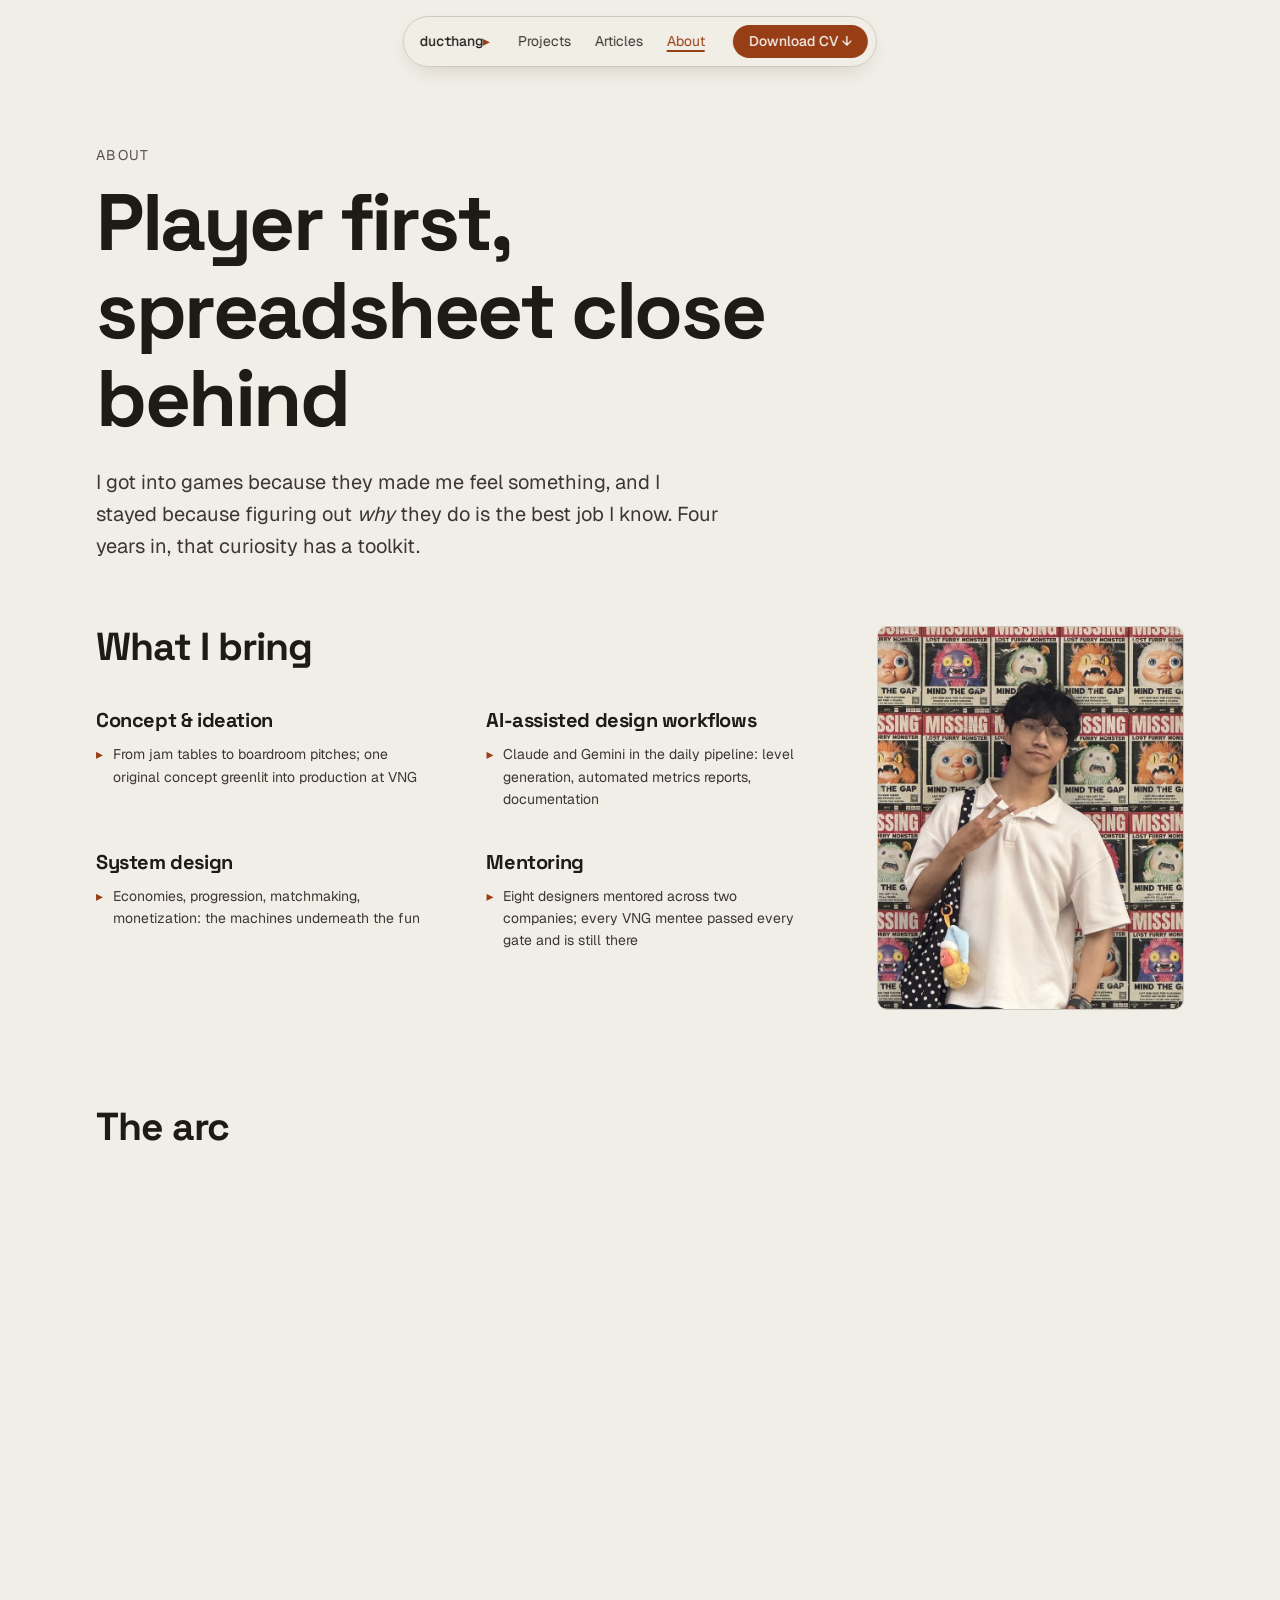
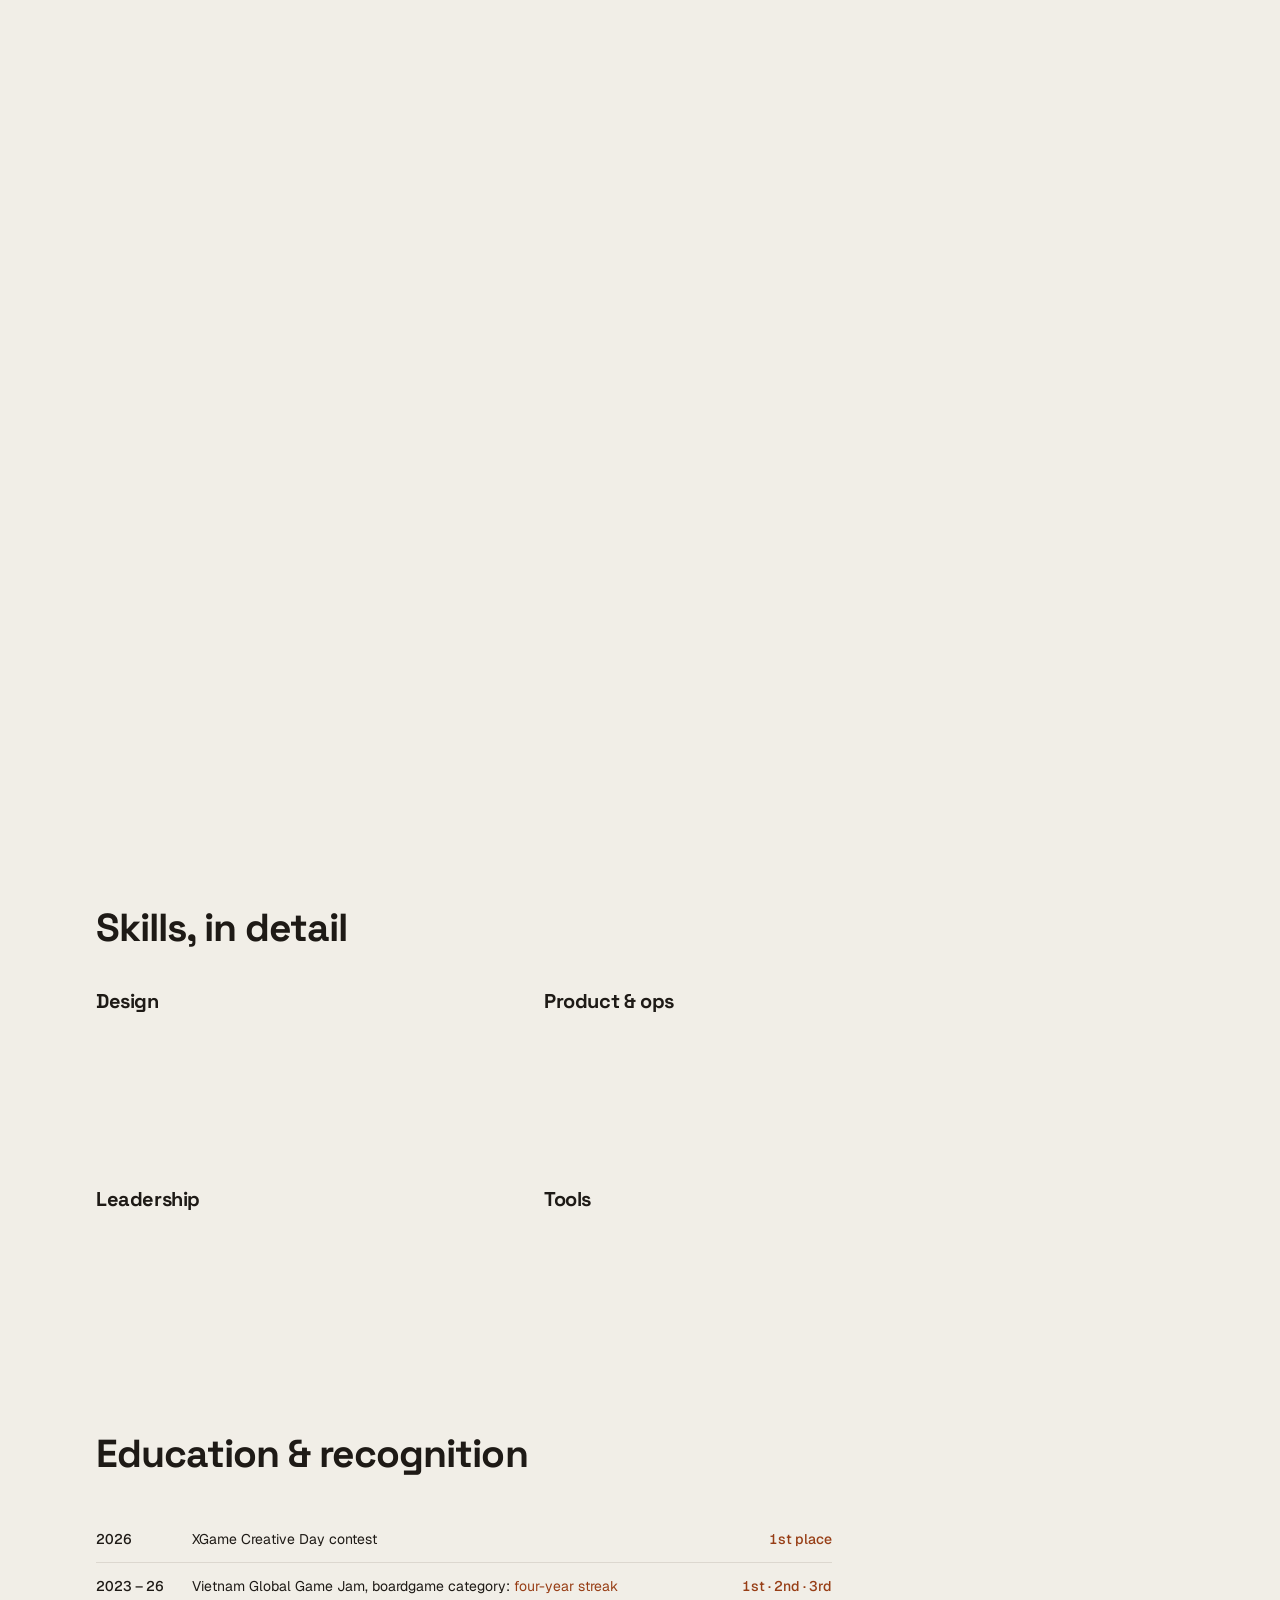
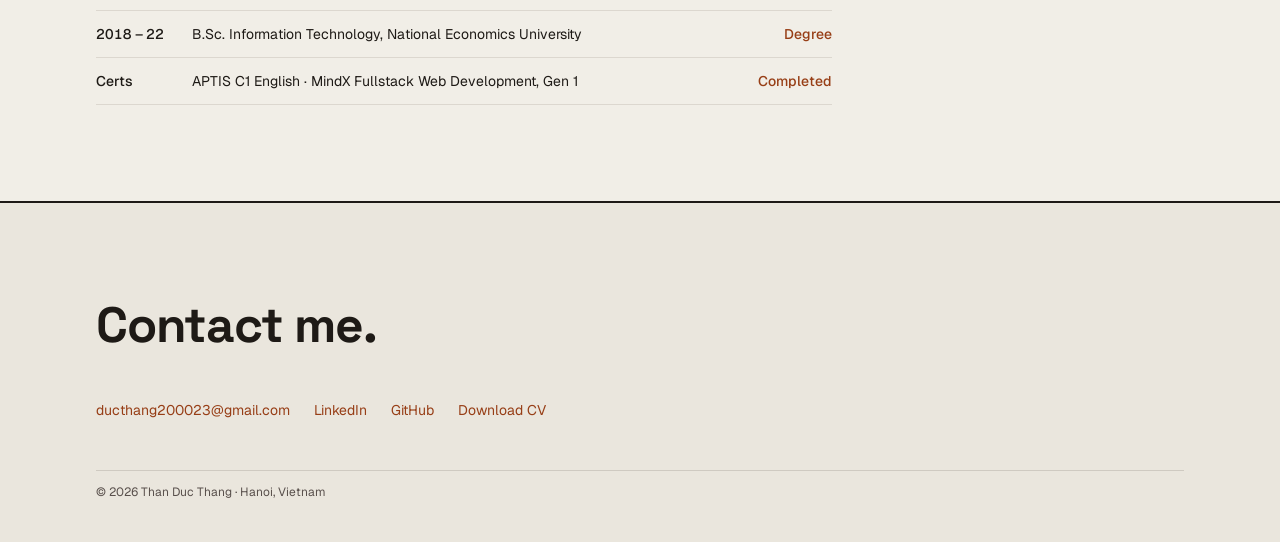
==== about.html @ 294bd65b "Publish portfolio site Co-Authored-By: Claude Opus 4.8 <noreply@anthropic.com>" ====
<!doctype html>
<html lang="en">
<head>
  <meta charset="utf-8">
  <meta name="viewport" content="width=device-width, initial-scale=1, viewport-fit=cover">
  <title>About · Than Duc Thang</title>
  <meta name="description" content="The arc: VNG's designer fresher program, hybrid conversions at Amanotes, and bringing big-studio process to XGame. Plus mentoring, AI-assisted workflows, and skills.">
  <link rel="icon" href="data:image/svg+xml,%3Csvg xmlns='http://www.w3.org/2000/svg' viewBox='0 0 100 100'%3E%3Cpolygon points='25,15 85,50 25,85' fill='%23a04a28'/%3E%3C/svg%3E">
  <link rel="preconnect" href="https://fonts.googleapis.com">
  <link rel="preconnect" href="https://fonts.gstatic.com" crossorigin>
  <link href="https://fonts.googleapis.com/css2?family=Space+Grotesk:wght@500;700&family=Geist:wght@400;500&family=Geist+Mono:wght@400;500&display=swap" rel="stylesheet">
  <link rel="stylesheet" href="css/site.css">
</head>
<body>
  <a class="skip-link" href="#main">Skip to content</a>

  <nav class="nav-pill" aria-label="Primary">
    <a class="wordmark" href="index.html">ducthang<span class="tick">▸</span></a>
    <ul class="nav-pill__links">
      <li><a href="projects.html">Projects</a></li>
      <li><a href="articles.html">Articles</a></li>
      <li><a href="about.html" aria-current="page">About</a></li>
    </ul>
    <button class="nav-toggle" type="button" aria-expanded="false" aria-controls="nav-sheet">Menu</button>
    <a class="nav-cta" aria-label="Download CV (PDF)" href="assets/Than-Duc-Thang-CV.pdf" download="Than Duc Thang - CV.pdf"><span class="nav-cta__long">Download CV</span><span class="nav-cta__short">CV</span> ↓</a>
  </nav>
  <div class="nav-sheet" id="nav-sheet">
    <ul>
      <li><a href="projects.html">Projects</a></li>
      <li><a href="articles.html">Articles</a></li>
      <li><a href="about.html" aria-current="page">About</a></li>
    </ul>
  </div>

  <main id="main">
    <header class="page-head wrap">
      <p class="page-head__kicker reveal" style="--i: 0">About</p>
      <h1 class="reveal" style="--i: 1">Player first, spreadsheet close behind</h1>
      <p class="page-head__lede reveal" style="--i: 2">I got into games because they made me feel something, and I stayed because figuring out <em>why</em> they do is the best job I know. Four years in, that curiosity has a toolkit.</p>
    </header>

    <section class="wrap" aria-labelledby="bring-title">
      <div class="bring">
        <div class="bring__col">
          <header class="head-hang" style="padding-block-start: var(--space-lg);">
            <h2 id="bring-title">What I bring</h2>
          </header>
          <div class="skills">
          <div>
            <h3>Concept &amp; ideation</h3>
            <ul>
              <li>From jam tables to boardroom pitches; one original concept greenlit into production at VNG</li>
            </ul>
          </div>
          <div>
            <h3>AI-assisted design workflows</h3>
            <ul>
              <li>Claude and Gemini in the daily pipeline: level generation, automated metrics reports, documentation</li>
            </ul>
          </div>
          <div>
            <h3>System design</h3>
            <ul>
              <li>Economies, progression, matchmaking, monetization: the machines underneath the fun</li>
            </ul>
          </div>
          <div>
            <h3>Mentoring</h3>
            <ul>
              <li>Eight designers mentored across two companies; every VNG mentee passed every gate and is still there</li>
            </ul>
          </div>
          </div>
        </div>
        <figure class="about__portrait">
          <img src="assets/profile-crop.jpg" alt="Than Duc Thang" width="720" height="900" loading="lazy"
            decoding="async">
        </figure>
      </div>
    </section>

    <section class="wrap" aria-labelledby="arc-title">
      <header class="head-hang">
        <h2 id="arc-title">The arc</h2>
      </header>
      <ol class="timeline">
        <li>
          <p class="timeline__when">2022 – 2024</p>
          <h3>VNG Corporation</h3>
          <p class="timeline__role">Game Designer · hired through the ZPS Game Designer Fresher Program</p>
          <p>The fresher program is VNG’s only hiring path for designers: a multi-gate, six-month intensive covering concept, systems, data-driven, and live-ops design. My capstone boardgame was commended for its gameplay depth and UI/UX completeness.</p>
          <ul>
            <li>Adapted Trix for MENA and pitched the real-time match-3 that became Tinkle Crush</li>
            <li>Designed and balanced Agent Veggie’s 24 roles and 24 minigames</li>
            <li>Led a five-designer team on the studio’s most ambitious social-sim world</li>
            <li>Mentored four fresher designers through the 2023 and 2024 programs; all four passed every gate, were hired, and are still with the company</li>
          </ul>
        </li>
        <li>
          <p class="timeline__when">2024 – 2025</p>
          <h3>Amanotes</h3>
          <p class="timeline__role">Game Designer · music-game publisher, 3B+ downloads worldwide</p>
          <p>Specialized in converting the studio’s hyper-casual titles into long-term hybrid products.</p>
          <ul>
            <li>Built Cat Dash’s economy from scratch, taking it from ad-only to hybrid IAP + IAA: the Currency Shop, Cosmetics, and a Battle Pass</li>
            <li>Improved the FTUE onboarding and cut the early drop rate — the only new title of its cohort to pass both the prototype and soft-launch gates</li>
            <li>Ran the A/B test that restructured the level format around shorter sessions, on a sawtooth curve with Kishōtenketsu pacing</li>
            <li>On Tiles Master, designed the core loop, bot opponent logic, and dynamic matchmaking; strong CPI and D1 on a high-potential prototype</li>
          </ul>
        </li>
        <li>
          <p class="timeline__when">2026</p>
          <h3>XGame Studio</h3>
          <p class="timeline__role">Senior Game Designer · mid-sized company entering hybrid-casual</p>
          <p>Brought in to carry big-studio fundamentals into a growing one: design process, documentation standards, and AI-assisted workflows.</p>
          <ul>
            <li>Lead Game Designer on Catdom: Color Hole and key designer on Color Blast: Block Shooter — two live hybrid-casuals, 1.5M+ downloads between them</li>
            <li>Wrote the Level Design standards and ideation templates now adopted company-wide, across roughly ten projects, plus the Claude-based level and metrics pipelines the GD team runs daily</li>
            <li>Own the GD internship program end-to-end: 50+ applicants interviewed, four interns mentored</li>
            <li>1st place in the company’s Creative Day contest and Top 6 in its Leadership Challenge; regular in ideation sessions with the Board of Directors</li>
          </ul>
        </li>
      </ol>
    </section>

    <section class="wrap" aria-labelledby="skills-title">
      <header class="head-hang">
        <h2 id="skills-title">Skills, in detail</h2>
      </header>
      <div class="skills">
        <div>
          <h3>Design</h3>
          <ul>
            <li>Game concepts, systems and mechanics</li>
            <li>Economy and feature design</li>
            <li>Level design, 2D and 3D</li>
            <li>UI/UX wireframes and prototypes</li>
          </ul>
        </div>
        <div>
          <h3>Product &amp; ops</h3>
          <ul>
            <li>Hybrid monetization (IAP + IAA), Battle Pass, offer design</li>
            <li>Live-ops events, offers, store design</li>
            <li>Data-driven design: find the weak point, hypothesize, test, roll out</li>
            <li>KPI-driven design: retention, conversion, CPI</li>
          </ul>
        </div>
        <div>
          <h3>Leadership</h3>
          <ul>
            <li>Led game designer teams across two companies</li>
            <li>GDD standardization</li>
            <li>Mentoring and an end-to-end internship pipeline</li>
          </ul>
        </div>
        <div>
          <h3>Tools</h3>
          <ul>
            <li>Figma, Photoshop, Illustrator</li>
            <li>Unity, to verify core gameplay</li>
            <li>Claude &amp; Gemini, wired into real pipelines</li>
          </ul>
        </div>
      </div>
    </section>

    <section class="wrap" aria-labelledby="edu-title">
      <header class="head-hang">
        <h2 id="edu-title">Education &amp; recognition</h2>
      </header>
      <div class="award-rows">
        <div class="row"><b>2026</b><span>XGame Creative Day contest</span><span class="place">1st place</span></div>
        <div class="row"><b>2023 – 26</b><span>Vietnam Global Game Jam, boardgame category: <a href="projects.html#boardgames">four-year streak</a></span><span class="place">1st · 2nd · 3rd</span></div>
        <div class="row"><b>2018 – 22</b><span>B.Sc. Information Technology, National Economics University</span><span class="place">Degree</span></div>
        <div class="row"><b>Certs</b><span>APTIS C1 English · MindX Fullstack Web Development, Gen 1</span><span class="place">Completed</span></div>
      </div>
    </section>
  </main>

  <footer class="foot-stmt">
    <div class="wrap foot-stmt__inner">
      <p class="foot-stmt__line">Contact me.</p>
      <ul class="foot-stmt__contacts">
        <li><a href="mailto:ducthang200023@gmail.com">ducthang200023@gmail.com</a></li>
        <li><a href="https://www.linkedin.com/in/ducthang23/">LinkedIn</a></li>
        <li><a href="https://github.com/Kuro2000">GitHub</a></li>
        <li><a href="assets/Than-Duc-Thang-CV.pdf" download="Than Duc Thang - CV.pdf">Download CV</a></li>
      </ul>
      <div class="foot-stmt__meta">
        <span>© 2026 Than Duc Thang · Hanoi, Vietnam</span>
      </div>
    </div>
  </footer>

  <script src="js/site.js"></script>
</body>
</html>
---- css/site.css ----
/* Hallmark · see tokens.css for the full stamp. Page CSS references tokens only. */
@import url("tokens.css");

/* ---------- base ---------- */
*, *::before, *::after { box-sizing: border-box; }

/* clip on body only: a root-level overflow-x clip breaks scroll compositing
   in some Chromium builds (content paints blank after scroll) */
body { overflow-x: clip; }

html { scroll-behavior: smooth; }

body {
  margin: 0;
  background: var(--color-paper);
  color: var(--color-ink);
  font-family: var(--font-body);
  font-size: var(--text-base);
  line-height: 1.6;
  -webkit-font-smoothing: antialiased;
  padding-inline: max(0px, env(safe-area-inset-left));
}

h1, h2, h3 {
  font-family: var(--font-display);
  font-style: normal;
  font-weight: 700;
  letter-spacing: -0.02em;
  line-height: 1.1;
  margin: 0;
  overflow-wrap: anywhere;
  min-width: 0;
}

p { margin: 0; max-width: var(--measure); }
p + p { margin-block-start: var(--space-md); }

a {
  color: var(--color-accent);
  text-decoration: none;
  text-underline-offset: 0.2em;
  transition: color var(--dur-micro) var(--ease-out);
}
a:hover { text-decoration: underline; }

:focus-visible {
  outline: 2px solid var(--color-focus);
  outline-offset: 3px;
  border-radius: 2px;
}

::selection { background: var(--color-accent-tint); }

img, svg { max-width: 100%; height: auto; display: block; }

.skip-link {
  position: absolute;
  top: -100%;
  left: var(--space-md);
  background: var(--color-ink);
  color: var(--color-paper);
  padding: var(--space-xs) var(--space-md);
  border-radius: var(--radius-sm);
  z-index: var(--z-tooltip);
  white-space: nowrap;
}
.skip-link:focus-visible { top: var(--space-md); }

.wrap { padding-inline: var(--page-gutter); max-width: 76rem; margin-inline: auto; }

/* ---------- nav · N5 floating pill ---------- */
.nav-pill {
  position: fixed;
  top: var(--space-md);
  left: 50%;
  transform: translateX(-50%);
  display: inline-flex;
  align-items: center;
  gap: var(--space-lg);
  padding: var(--space-xs) var(--space-xs) var(--space-xs) var(--space-md);
  background: color-mix(in oklch, var(--color-paper) 80%, transparent);
  backdrop-filter: blur(14px) saturate(120%);
  -webkit-backdrop-filter: blur(14px) saturate(120%);
  border: var(--rule-hair) solid var(--color-rule);
  border-radius: var(--radius-pill);
  box-shadow: var(--shadow-pill);
  z-index: var(--z-sticky);
  white-space: nowrap;
}

.wordmark {
  font-family: var(--font-mono);
  font-size: var(--text-sm);
  font-weight: 500;
  color: var(--color-ink);
  letter-spacing: -0.01em;
}
.wordmark:hover { text-decoration: none; color: var(--color-accent); }
.wordmark .tick { color: var(--color-accent); }

.nav-pill__links {
  display: flex;
  align-items: center;
  gap: var(--space-md);
  list-style: none;
  margin: 0;
  padding: 0;
}
.nav-pill__links a {
  display: inline-block;
  color: var(--color-ink-2);
  font-size: var(--text-sm);
  line-height: 1.2;
  padding: var(--space-xs) var(--space-2xs);
  white-space: nowrap;
}
.nav-pill__links a:hover { color: var(--color-ink); text-decoration: none; }
.nav-pill__links a:active { color: var(--color-accent); }
.nav-pill__links a[aria-current="page"] {
  color: var(--color-accent);
  text-decoration: underline;
  text-decoration-thickness: 2px;
  text-underline-offset: 0.25em;
}

.nav-cta {
  display: inline-flex;
  align-items: center;
  gap: 0.4ch;
  background: var(--color-accent);
  color: var(--color-accent-ink);
  font-size: var(--text-sm);
  font-weight: 500;
  line-height: 1.2;
  padding: var(--space-xs) var(--space-md);
  border-radius: var(--radius-pill);
  white-space: nowrap;
  transition: background-color var(--dur-short) var(--ease-out),
              transform 100ms var(--ease-out);
}
.nav-cta:hover { background: var(--color-accent-deep); text-decoration: none; transform: translateY(-1px); }
.nav-cta:active { transform: translateY(1px); }
.nav-cta__long { display: inline; }
.nav-cta__short { display: none; }

.nav-toggle {
  display: none;
  appearance: none;
  background: none;
  border: 0;
  font: inherit;
  font-size: var(--text-sm);
  line-height: 1.2;
  color: var(--color-ink);
  padding: var(--space-xs);
  cursor: pointer;
  border-radius: var(--radius-pill);
  white-space: nowrap;
}
.nav-toggle:active { color: var(--color-accent); }

.nav-sheet {
  position: fixed;
  top: calc(var(--space-md) + 3.4rem);
  left: 50%;
  transform: translateX(-50%) translateY(-6px);
  min-width: 14rem;
  background: color-mix(in oklch, var(--color-paper) 92%, transparent);
  backdrop-filter: blur(14px) saturate(120%);
  -webkit-backdrop-filter: blur(14px) saturate(120%);
  border: var(--rule-hair) solid var(--color-rule);
  border-radius: var(--radius-md);
  box-shadow: var(--shadow-pill);
  padding: var(--space-xs);
  z-index: var(--z-dropdown);
  opacity: 0;
  visibility: hidden;
  transition: opacity var(--dur-short) var(--ease-out),
              transform var(--dur-short) var(--ease-out),
              visibility 0s linear var(--dur-short);
}
.nav-sheet.is-open {
  opacity: 1;
  visibility: visible;
  transform: translateX(-50%) translateY(0);
  transition: opacity var(--dur-short) var(--ease-out),
              transform var(--dur-short) var(--ease-out);
}
.nav-sheet ul { list-style: none; margin: 0; padding: 0; }
.nav-sheet a {
  display: block;
  padding: var(--space-sm) var(--space-md);
  min-height: 44px;
  color: var(--color-ink);
  border-radius: var(--radius-sm);
  white-space: nowrap;
}
.nav-sheet a:hover { background: var(--color-paper-2); text-decoration: none; }
.nav-sheet a[aria-current="page"] { color: var(--color-accent); font-weight: 500; }

/* ---------- hero · Marquee + HP3 spotlight ---------- */
.hero {
  position: relative;
  isolation: isolate;
  min-height: clamp(60vh, 78dvh, 88dvh);
  display: grid;
  align-content: end;
  /* full-bleed backdrop; .hero__inner carries the shared content column */
  padding-block: var(--space-2xl) var(--space-3xl);
  overflow: hidden;
}
.hero__inner {
  display: grid;
  gap: var(--space-xl);
  /* .wrap's auto margins suppress grid stretch, so the column would shrink-wrap
     to its content; width:100% makes it fill the track up to its max-width */
  width: 100%;
}
.hero__spotlight {
  position: absolute;
  inset: 0;
  z-index: -1;
  background: radial-gradient(
    620px circle at var(--mx, 50%) var(--my, 30%),
    color-mix(in oklch, var(--color-accent) 13%, transparent),
    transparent 62%
  );
  transition: background 200ms var(--ease-out);
}
.hero__meta {
  font-size: var(--text-sm);
  letter-spacing: 0.09em;
  text-transform: uppercase;
  color: var(--color-muted);
  max-width: none;
}
.hero__display {
  font-size: var(--text-marquee);
  font-weight: 700;
  letter-spacing: -0.03em;
  line-height: 0.94;
  max-width: 11ch;
}
.hero__display .accent-word { color: var(--color-accent); }

.hero__role {
  font-family: var(--font-display);
  font-size: clamp(1.1rem, 2.2vw, 1.5625rem);
  font-weight: 500;
  letter-spacing: -0.01em;
  color: var(--color-ink-2);
  margin: 0;
  max-width: none;
}
.hero__role .tick { color: var(--color-accent); padding-inline: 0.35ch; }

.hero__lede {
  color: var(--color-ink-2);
  max-width: 52ch;
}

.hero__ctas {
  display: flex;
  align-items: center;
  flex-wrap: wrap;
  gap: var(--space-md) var(--space-lg);
}

.btn-fill {
  display: inline-flex;
  align-items: center;
  gap: 0.5ch;
  background: var(--color-accent);
  color: var(--color-accent-ink);
  font-weight: 500;
  line-height: 1.2;
  padding: var(--space-sm) var(--space-lg);
  min-height: 44px;
  border-radius: var(--radius-pill);
  white-space: nowrap;
  transition: background-color var(--dur-short) var(--ease-out),
              transform 100ms var(--ease-out);
}
.btn-fill:hover { background: var(--color-accent-deep); text-decoration: none; transform: translateY(-1px); }
.btn-fill:active { transform: translateY(1px); }

.rule-thick {
  border: 0;
  border-top: var(--rule-thick) solid var(--color-ink);
  margin: 0;
}

/* ---------- entrance reveal (page-load only) ---------- */
.reveal {
  opacity: 0;
  transform: translateY(10px);
  animation: reveal var(--dur-long) var(--ease-out) forwards;
  animation-delay: calc(var(--i, 0) * 90ms);
}
@keyframes reveal { to { opacity: 1; transform: none; } }

/* ---------- about me · 7:3 prose + portrait ---------- */
.about { padding-block-end: var(--space-2xl); }
.about__grid {
  display: grid;
  grid-template-columns: minmax(0, 7fr) minmax(0, 3fr);
  gap: var(--space-2xl);
  align-items: start;
}
.about__lede { max-width: var(--measure); }

/* skill briefs · term + gloss, hairline-separated. no icons, no tiles */
.about__skills {
  list-style: none;
  margin: var(--space-xl) 0 0;
  padding: 0;
  border-block-start: var(--rule-hair) solid var(--color-rule);
}
.about__skills li {
  display: grid;
  grid-template-columns: minmax(0, 5fr) minmax(0, 7fr);
  gap: var(--space-md);
  padding-block: var(--space-md);
  border-block-end: var(--rule-hair) solid var(--color-rule);
}
.about__skills b {
  font-family: var(--font-display);
  font-size: var(--text-base);
  font-weight: 500;
  letter-spacing: -0.015em;
  color: var(--color-ink);
}
/* accent tick sits in the term's own column — reads as a marker, not a stripe */
.about__skills b::before {
  content: "▸";
  margin-inline-end: var(--space-xs);
  color: var(--color-accent);
}
.about__skills span {
  font-size: var(--text-sm);
  line-height: 1.55;
  color: var(--color-ink-2);
}

.about__portrait { margin: 0; }
.about__portrait img {
  display: block;
  width: 100%;
  height: auto;
  aspect-ratio: 4 / 5;
  object-fit: cover;
  background: var(--color-paper-2);
  border: var(--rule-hair) solid var(--color-rule);
  border-radius: var(--radius-md);
}
.about__portrait figcaption {
  margin-block-start: var(--space-md);
  padding-inline-start: var(--space-md);
  border-inline-start: var(--rule-thick) solid var(--color-accent);
  font-size: var(--text-sm);
  line-height: 1.45;
  color: var(--color-ink-2);
}

/* ---------- stat strip · T4 ---------- */
.stat-strip {
  display: grid;
  grid-template-columns: repeat(3, minmax(0, 1fr));
  gap: var(--space-lg);
  padding-block: var(--space-xl);
  border-block: var(--rule-hair) solid var(--color-rule);
}
.stat-strip b {
  display: block;
  font-family: var(--font-mono);
  font-variant-numeric: tabular-nums;
  font-size: var(--text-2xl);
  font-weight: 500;
  line-height: 1.1;
  color: var(--color-ink);
}
.stat-strip span {
  display: block;
  margin-block-start: var(--space-2xs);
  font-size: var(--text-sm);
  color: var(--color-muted);
}

/* ---------- section heads · S2 hanging ---------- */
.head-hang { padding-block: var(--space-3xl) var(--space-xl); }
/* first head under a page-head doesn't need the full leading gap */
.head-hang--flush { padding-block-start: var(--space-md); }
.head-hang h2 { font-size: var(--text-2xl); letter-spacing: -0.025em; }
.head-hang p { margin-block-start: var(--space-sm); color: var(--color-ink-2); }

/* ---------- experience tree (landing) ---------- */
.xp-tree {
  list-style: none;
  margin: 0;
  padding: 0;
  max-width: 48rem;
}
.xp-tree > li {
  position: relative;
  padding: 0 0 var(--space-2xl) var(--space-xl);
  border-inline-start: var(--rule-thick) solid var(--color-rule);
}
.xp-tree > li:last-child { padding-block-end: var(--space-lg); }
.xp-tree > li::before {
  content: "";
  position: absolute;
  left: -8px;
  top: 0.3em;
  width: 14px;
  height: 14px;
  border-radius: 50%;
  background: var(--color-paper);
  border: var(--rule-thick) solid var(--color-accent);
}
.xp-tree > li.is-now::before { background: var(--color-accent); }
.xp-tree .when {
  display: inline-block;
  font-size: var(--text-xs);
  letter-spacing: 0.09em;
  text-transform: uppercase;
  color: var(--color-ink-2);
  background: var(--color-accent-tint);
  border-radius: var(--radius-pill);
  padding: var(--space-3xs) var(--space-sm);
  margin-block-end: var(--space-xs);
  max-width: none;
}
.xp-tree__head {
  display: flex;
  align-items: center;
  gap: var(--space-sm);
}
.xp-tree__logo {
  width: 28px;
  height: 28px;
  object-fit: contain;
  flex: none;
}
.xp-tree h3 { font-size: var(--text-lg); }
.xp-tree__role {
  color: var(--color-muted);
  font-size: var(--text-sm);
  margin-block: var(--space-2xs) 0;
}
.xp-tree ul {
  list-style: none;
  margin: var(--space-sm) 0 0;
  padding: 0;
  color: var(--color-ink-2);
  max-width: var(--measure);
}
.xp-tree ul li { padding-inline-start: 1.2em; position: relative; }
.xp-tree ul li + li { margin-block-start: var(--space-xs); }
.xp-tree ul li::before { content: "▸"; position: absolute; left: 0; color: var(--color-accent); }
.xp-tree ul b { font-weight: 500; color: var(--color-ink); }

/* ---------- briefs band ---------- */
.band {
  background: var(--color-paper-2);
  border-block: var(--rule-hair) solid var(--color-rule-2);
  padding-block: var(--space-xs) var(--space-3xl);
  margin-block-start: var(--space-2xl);
}
.band .head-hang { padding-block-start: var(--space-xl); }
/* the band supplies the trailing space; .skills' own would double it */
.band .skills { padding-block-end: 0; }

/* ---------- app-icon rows (per experience entry) ---------- */
.xp-projects { margin-block-start: var(--space-md); }
.xp-projects__label {
  font-size: var(--text-xs);
  letter-spacing: 0.09em;
  text-transform: uppercase;
  color: var(--color-muted);
  max-width: none;
}
.app-row {
  display: flex;
  flex-wrap: wrap;
  align-items: flex-start;
  gap: var(--space-md) var(--space-lg);
  list-style: none;
  margin: var(--space-sm) 0 0;
  padding: 0;
}
/* the tree's bullet-list rules must not leak onto the app-icon row */
.xp-tree .app-row li,
.xp-tree .app-row li + li {
  padding-inline-start: 0;
  margin-block-start: 0;
}
.xp-tree .app-row li::before { content: none; }
.app-chip {
  width: 5rem;
  text-align: center;
}
.app-chip__link {
  display: flex;
  flex-direction: column;
  align-items: center;
  gap: var(--space-2xs);
  color: var(--color-muted);
  border-radius: var(--radius-sm);
}
.app-chip__link:hover { text-decoration: none; color: var(--color-accent); }
.app-chip__link:active { color: var(--color-accent-deep); }
.app-chip__tile {
  display: grid;
  place-content: center;
  width: 56px;
  height: 56px;
  background: var(--color-paper-2);
  border: var(--rule-hair) dashed var(--color-rule);
  border-radius: 14px;
  font-family: var(--font-display);
  font-weight: 700;
  font-size: var(--text-md);
  color: var(--color-muted);
  overflow: hidden;
  transition: border-color var(--dur-micro) var(--ease-out),
              color var(--dur-micro) var(--ease-out);
}
.app-chip__link:hover .app-chip__tile {
  border-color: var(--color-accent);
  color: var(--color-accent);
}
.app-chip__tile img { width: 56px; height: 56px; object-fit: cover; }
.app-chip__name {
  display: block;
  font-size: var(--text-xs);
  line-height: 1.3;
}

/* ---------- case rows (featured work) ---------- */
.case-row {
  display: grid;
  grid-template-columns: 7fr 5fr;
  gap: var(--space-2xl);
  align-items: center;
  padding-block: var(--space-xl);
}
.case-row + .case-row { border-top: var(--rule-hair) solid var(--color-rule-2); }
.case-row--flip .case-row__media { order: 2; }

.case-row__media {
  aspect-ratio: 4 / 3;
  background: var(--color-paper-2);
  border: var(--rule-hair) solid var(--color-rule);
  border-radius: var(--radius-md);
  overflow: hidden;
  margin: 0;
  transition: transform var(--dur-short) var(--ease-out);
}
.case-row__media svg { width: 100%; height: 100%; }
.case-row__media img { display: block; width: 100%; height: 100%; object-fit: cover; }
@media (hover: hover) and (pointer: fine) {
  .case-row:hover .case-row__media { transform: translateY(-3px); }
}

.case-row__kicker {
  font-size: var(--text-xs);
  letter-spacing: 0.09em;
  text-transform: uppercase;
  color: var(--color-muted);
  margin-block-end: var(--space-xs);
  max-width: none;
}
.case-row h3 { font-size: var(--text-xl); }
.case-row__hook { margin-block-start: var(--space-sm); color: var(--color-ink-2); }

.fact-list {
  list-style: none;
  margin: var(--space-md) 0 0;
  padding: 0;
  font-size: var(--text-sm);
  color: var(--color-ink-2);
}
.fact-list li { padding-inline-start: 1.2em; position: relative; }
.fact-list li + li { margin-block-start: var(--space-2xs); }
.fact-list li::before {
  content: "▸";
  position: absolute;
  left: 0;
  color: var(--color-accent);
}

/* ---------- typographic link · C3 ---------- */
.link {
  display: inline-block;
  margin-block-start: var(--space-md);
  font-weight: 500;
  text-decoration: underline;
  text-decoration-thickness: 1px;
  text-underline-offset: 0.25em;
  white-space: nowrap;
  transition: text-decoration-thickness var(--dur-micro) var(--ease-out);
}
.link:hover { text-decoration-thickness: 2px; }
.link:active { color: var(--color-accent-deep); }
a:active { color: var(--color-accent-deep); }

/* ---------- more-projects strip ---------- */
.more-strip {
  padding-block: var(--space-2xl) var(--space-3xl);
  border-top: var(--rule-hair) solid var(--color-rule-2);
}
.more-strip__names {
  font-family: var(--font-display);
  font-size: var(--text-lg);
  font-weight: 500;
  letter-spacing: -0.01em;
  color: var(--color-ink-2);
  line-height: 1.5;
  max-width: 44ch;
}
.more-strip__names .sep { color: var(--color-rule); }

/* ---------- footer · Ft5 statement ---------- */
.foot-stmt {
  /* full-bleed band; .foot-stmt__inner carries the shared content column */
  padding-block: var(--space-3xl) var(--space-xl);
  background: var(--color-paper-2);
  border-top: var(--rule-thick) solid var(--color-ink);
}
.foot-stmt__inner {
  display: grid;
  gap: var(--space-xl);
}
.foot-stmt__line {
  font-family: var(--font-display);
  font-size: clamp(1.75rem, 4.5vw, 3.1rem);
  font-weight: 700;
  line-height: 1.05;
  letter-spacing: -0.025em;
  max-width: 20ch;
  margin: 0;
  overflow-wrap: anywhere;
  min-width: 0;
}
.foot-stmt__contacts {
  display: flex;
  flex-wrap: wrap;
  gap: var(--space-xs) var(--space-lg);
  list-style: none;
  margin: 0;
  padding: 0;
  font-size: var(--text-sm);
}
.foot-stmt__contacts a { display: inline-block; padding-block: var(--space-xs); white-space: nowrap; }
.foot-stmt__meta {
  display: flex;
  justify-content: space-between;
  align-items: baseline;
  gap: var(--space-md);
  padding-block-start: var(--space-sm);
  border-top: var(--rule-hair) solid var(--color-rule);
  font-size: var(--text-xs);
  color: var(--color-muted);
  flex-wrap: wrap;
}

/* ---------- interior pages: shared header ---------- */
.page-head {
  padding: calc(var(--space-3xl) + 3rem) var(--page-gutter) var(--space-xl);
}
.page-head__kicker {
  font-size: var(--text-sm);
  letter-spacing: 0.09em;
  text-transform: uppercase;
  color: var(--color-muted);
  margin-block-end: var(--space-sm);
  max-width: none;
}
.page-head h1 { font-size: var(--text-display); letter-spacing: -0.03em; max-width: 16ch; }
.page-head__lede {
  margin-block-start: var(--space-lg);
  font-size: var(--text-md);
  color: var(--color-ink-2);
  max-width: 48ch;
}

/* ---------- case study article ---------- */
.case-facts {
  display: grid;
  grid-template-columns: repeat(4, minmax(0, 1fr));
  gap: var(--space-lg);
  margin: 0;
  padding-block: var(--space-lg);
  border-block: var(--rule-hair) solid var(--color-rule);
}
.case-facts div { margin: 0; }
.case-facts dt {
  font-size: var(--text-xs);
  letter-spacing: 0.08em;
  text-transform: uppercase;
  color: var(--color-muted);
}
.case-facts dd {
  margin: var(--space-2xs) 0 0;
  font-family: var(--font-mono);
  font-variant-numeric: tabular-nums;
  font-size: var(--text-md);
  font-weight: 500;
}

.article { padding-block: var(--space-xl) var(--space-3xl); }
.article section + section { margin-block-start: var(--space-2xl); }
.article h2 {
  font-size: var(--text-lg);
  letter-spacing: -0.015em;
  margin-block-end: var(--space-md);
  max-width: 30ch;
}
.article ul {
  list-style: none;
  margin: var(--space-md) 0 0;
  padding: 0;
  max-width: var(--measure);
}
.article ul li { padding-inline-start: 1.2em; position: relative; }
.article ul li + li { margin-block-start: var(--space-xs); }
.article ul li::before { content: "▸"; position: absolute; left: 0; color: var(--color-accent); }

.callout {
  margin-block: var(--space-lg);
  padding: var(--space-lg);
  background: var(--color-accent-tint);
  border-radius: var(--radius-md);
  max-width: 52ch;
}
.callout p { color: var(--color-ink); }

.media-slot {
  margin: var(--space-xl) 0 0;
  aspect-ratio: 16 / 9;
  max-width: 52rem;
  display: grid;
  place-content: center;
  gap: var(--space-2xs);
  text-align: center;
  background: var(--color-paper-2);
  border: var(--rule-hair) dashed var(--color-rule);
  border-radius: var(--radius-md);
  color: var(--color-muted);
  font-size: var(--text-sm);
}
.media-slot .tick { color: var(--color-accent); font-size: var(--text-md); }

.pager {
  display: flex;
  justify-content: space-between;
  gap: var(--space-md);
  padding-block: var(--space-xl) var(--space-2xl);
  border-top: var(--rule-hair) solid var(--color-rule);
  flex-wrap: wrap;
}

/* ---------- projects grid ---------- */
.project-grid {
  display: grid;
  grid-template-columns: repeat(3, minmax(0, 1fr));
  gap: var(--space-xl) var(--space-lg);
  padding-block-end: var(--space-2xl);
}
.project {
  position: relative;
  display: grid;
  grid-template-rows: auto 1fr;
  gap: var(--space-sm);
  border: var(--rule-hair) solid var(--color-rule);
  border-radius: var(--radius-md);
  overflow: hidden;
  scroll-margin-top: var(--space-3xl);
  transition: transform var(--dur-short) var(--ease-out),
              border-color var(--dur-long) var(--ease-out);
}
.project:target { border-color: var(--color-accent); }
@media (hover: hover) and (pointer: fine) {
  .project:hover { transform: translateY(-3px); }
}
.project__tile {
  position: relative;
  display: grid;
  place-content: center;
  aspect-ratio: 4 / 3;
  background: var(--color-paper-2);
  overflow: hidden;
}
.project__icon {
  width: 96px;
  height: 96px;
  border-radius: 22px;
  object-fit: cover;
  box-shadow: var(--shadow-pill);
}
.project__glyph {
  position: absolute;
  right: -0.06em;
  bottom: -0.22em;
  font-family: var(--font-display);
  font-weight: 700;
  font-size: 7.5rem;
  line-height: 1;
  color: color-mix(in oklch, var(--color-ink) 9%, transparent);
  pointer-events: none;
  user-select: none;
}
/* genre tag · the card breadcrumb (Puzzle / Card / RPG / …) */
.project__genre {
  position: absolute;
  top: var(--space-sm);
  left: var(--space-sm);
  font-size: var(--text-xs);
  letter-spacing: 0.07em;
  text-transform: uppercase;
  color: var(--color-accent);
  background: var(--color-accent-tint);
  border-radius: var(--radius-pill);
  padding: var(--space-3xs) var(--space-xs);
  white-space: nowrap;
}

/* ---------- boardgame cards · typographic tile (no icon art) ---------- */
.project__tile--board {
  align-content: center;
  gap: var(--space-sm);
}
.project__year {
  font-family: var(--font-mono);
  font-variant-numeric: tabular-nums;
  font-size: var(--text-3xl);
  font-weight: 500;
  letter-spacing: -0.02em;
  line-height: 1;
  color: color-mix(in oklch, var(--color-ink) 22%, transparent);
}
/* award placement sits where the genre tag would — the boardgame showcase */
.project__genre--award {
  color: var(--color-accent-ink);
  background: var(--color-accent);
}
.project__body { padding: 0 var(--space-md) var(--space-md); }
.project__body h3 { font-size: var(--text-md); }
.project__role {
  font-size: var(--text-xs);
  letter-spacing: 0.07em;
  text-transform: uppercase;
  color: var(--color-muted);
  margin-block: var(--space-2xs) var(--space-xs);
  max-width: none;
}
.project__body p { font-size: var(--text-sm); color: var(--color-ink-2); }

/* ---------- about: timeline ---------- */
.timeline { list-style: none; margin: 0; padding: 0; max-width: 46rem; }
.timeline > li {
  position: relative;
  padding: 0 0 var(--space-2xl) var(--space-xl);
  border-inline-start: var(--rule-hair) solid var(--color-rule);
}
.timeline > li:last-child { padding-block-end: var(--space-md); }
.timeline > li::before {
  content: "";
  position: absolute;
  left: -5px;
  top: 0.5em;
  width: 9px;
  height: 9px;
  border-radius: 50%;
  background: var(--color-accent);
}
.timeline ul {
  list-style: none;
  margin: var(--space-md) 0 0;
  padding: 0;
  color: var(--color-ink-2);
  font-size: var(--text-sm);
  max-width: var(--measure);
}
.timeline ul li { padding-inline-start: 1.2em; position: relative; }
.timeline ul li + li { margin-block-start: var(--space-xs); }
.timeline ul li::before { content: "▸"; position: absolute; left: 0; color: var(--color-accent); }

.timeline__when {
  font-size: var(--text-sm);
  letter-spacing: 0.08em;
  text-transform: uppercase;
  color: var(--color-muted);
  max-width: none;
}
.timeline h3 { font-size: var(--text-lg); margin-block: var(--space-2xs) var(--space-2xs); }
.timeline__role { color: var(--color-ink-2); font-size: var(--text-sm); margin-block-end: var(--space-sm); }

/* ---------- about: skills + awards ---------- */
.skills {
  display: grid;
  grid-template-columns: repeat(2, minmax(0, 1fr));
  gap: var(--space-xl) var(--space-2xl);
  padding-block-end: var(--space-xl);
  max-width: 52rem;
}
/* "What I bring" — 2x2 skills beside the portrait */
.bring {
  display: grid;
  grid-template-columns: minmax(0, 7fr) minmax(0, 3fr);
  gap: var(--space-2xl);
  align-items: start;
}
.bring .skills { max-width: none; padding-block-end: 0; }
/* portrait top lines up with the "What I bring" heading (matches the header's top padding) */
.bring .about__portrait { padding-block-start: var(--space-lg); }
.skills h3 { font-size: var(--text-md); margin-block-end: var(--space-sm); }
.skills ul { list-style: none; margin: 0; padding: 0; color: var(--color-ink-2); font-size: var(--text-sm); }
.skills li { padding-inline-start: 1.2em; position: relative; }
.skills li + li { margin-block-start: var(--space-2xs); }
.skills li::before { content: "▸"; position: absolute; left: 0; color: var(--color-accent); }

/* one grid for the whole table so every row shares the same column tracks —
   per-row grids size their `auto` column to their own text and go ragged */
/* trailing pad mirrors .head-hang's leading --space-3xl, so the last rule
   doesn't butt into the footer band */
.award-rows {
  display: grid;
  grid-template-columns: 5rem 1fr auto;
  column-gap: var(--space-md);
  max-width: 46rem;
  padding-block-end: var(--space-3xl);
}
.award-rows .row {
  display: grid;
  grid-template-columns: subgrid;
  grid-column: 1 / -1;
  padding-block: var(--space-sm);
  border-bottom: var(--rule-hair) solid var(--color-rule-2);
  font-size: var(--text-sm);
  align-items: baseline;
}
.award-rows .row b { font-variant-numeric: tabular-nums; font-weight: 500; }
.award-rows .row .place {
  color: var(--color-accent);
  font-weight: 500;
  white-space: nowrap;
  text-align: right;
  font-variant-numeric: tabular-nums;
}

/* ---------- writing page · document list ---------- */
.doc-list {
  list-style: none;
  margin: 0;
  padding: 0;
  max-width: 60rem;
  border-block-start: var(--rule-hair) solid var(--color-rule);
}
.doc-row {
  display: grid;
  grid-template-columns: minmax(0, 1fr) auto;
  gap: var(--space-2xs) var(--space-xl);
  align-items: baseline;
  padding-block: var(--space-lg);
  border-block-end: var(--rule-hair) solid var(--color-rule);
}
.doc-row__main { min-width: 0; }
.doc-row__type {
  display: inline-block;
  font-size: var(--text-xs);
  letter-spacing: 0.08em;
  text-transform: uppercase;
  color: var(--color-accent);
  margin-block-end: var(--space-xs);
  max-width: none;
}
.doc-row h3 { font-size: var(--text-md); }
.doc-row__main p {
  margin-block-start: var(--space-2xs);
  font-size: var(--text-sm);
  color: var(--color-ink-2);
}
.doc-row__meta {
  font-size: var(--text-xs);
  letter-spacing: 0.06em;
  text-transform: uppercase;
  color: var(--color-muted);
  white-space: nowrap;
  max-width: none;
}

/* ---------- articles page · work-in-progress placeholder ---------- */
.wip {
  min-height: clamp(50vh, 64dvh, 72dvh);
  display: grid;
  align-content: center;
  gap: var(--space-sm);
  padding-block: var(--space-4xl);
}
.wip__kicker {
  font-size: var(--text-sm);
  letter-spacing: 0.12em;
  text-transform: uppercase;
  color: var(--color-muted);
  max-width: none;
}
.wip__title {
  font-size: var(--text-marquee);
  font-weight: 700;
  letter-spacing: -0.03em;
  line-height: 0.94;
  max-width: 12ch;
}

/* ---------- writing page · empty state ---------- */
.empty-state {
  max-width: 52rem;
  padding: var(--space-2xl);
  background: var(--color-paper-2);
  border: var(--rule-hair) dashed var(--color-rule);
  border-radius: var(--radius-md);
}
.empty-state h3 { font-size: var(--text-lg); }
.empty-state p { margin-block-start: var(--space-sm); color: var(--color-ink-2); }

/* ---------- touch hit targets ---------- */
@media (pointer: coarse) {
  .nav-pill__links a,
  .nav-toggle,
  .nav-cta,
  .foot-stmt__contacts a {
    min-height: 44px;
    display: inline-flex;
    align-items: center;
  }
}

/* ---------- reduced motion ---------- */
@media (prefers-reduced-motion: reduce) {
  html { scroll-behavior: auto; }
  *, *::before, *::after {
    animation-duration: 150ms !important;
    animation-iteration-count: 1 !important;
    transition-duration: 150ms !important;
  }
  .reveal { animation: reveal-reduced 150ms linear forwards; }
  @keyframes reveal-reduced { to { opacity: 1; transform: none; } }
  .hero__spotlight { transition: none; --mx: 50%; --my: 30%; }
}

/* ---------- responsive ---------- */
@media (max-width: 60rem) {
  .nav-pill { gap: var(--space-sm); }
  .nav-pill__links { display: none; }
  .nav-toggle { display: inline-block; }

  .about__grid { grid-template-columns: minmax(0, 1fr); gap: var(--space-xl); }
  .about__portrait { max-width: 22rem; }

  /* portrait drops below the skill cards */
  .bring { grid-template-columns: minmax(0, 1fr); gap: var(--space-xl); }
  .bring .about__portrait { max-width: 22rem; order: -1; padding-block-start: 0; }

  .case-row { grid-template-columns: 1fr; gap: var(--space-lg); align-items: start; }
  .case-row--flip .case-row__media { order: 0; }

  .app-row { gap: var(--space-sm) var(--space-md); }

  .case-facts { grid-template-columns: repeat(2, minmax(0, 1fr)); }
  .project-grid { grid-template-columns: repeat(2, minmax(0, 1fr)); }
  .skills { grid-template-columns: 1fr; }
}

@media (max-width: 40rem) {
  .nav-cta__long { display: none; }
  .nav-cta__short { display: inline; }

  .hero__display { font-size: clamp(2.6rem, 12.5vw, 4rem); }

  .stat-strip { grid-template-columns: 1fr; }
  .stat-strip b { font-size: var(--text-xl); }

  /* term over gloss — the 5:7 split starves both columns below 40rem */
  .about__skills li { grid-template-columns: minmax(0, 1fr); gap: var(--space-2xs); }
  .project-grid { grid-template-columns: 1fr; }
  .project__glyph { font-size: 6rem; }
  .case-facts { gap: var(--space-md); }
  .award-rows { grid-template-columns: 4rem 1fr; }
  .award-rows .row .place { grid-column: 2; text-align: left; }

  /* doc rows: meta drops under the description */
  .doc-row { grid-template-columns: minmax(0, 1fr); gap: var(--space-sm); }
}
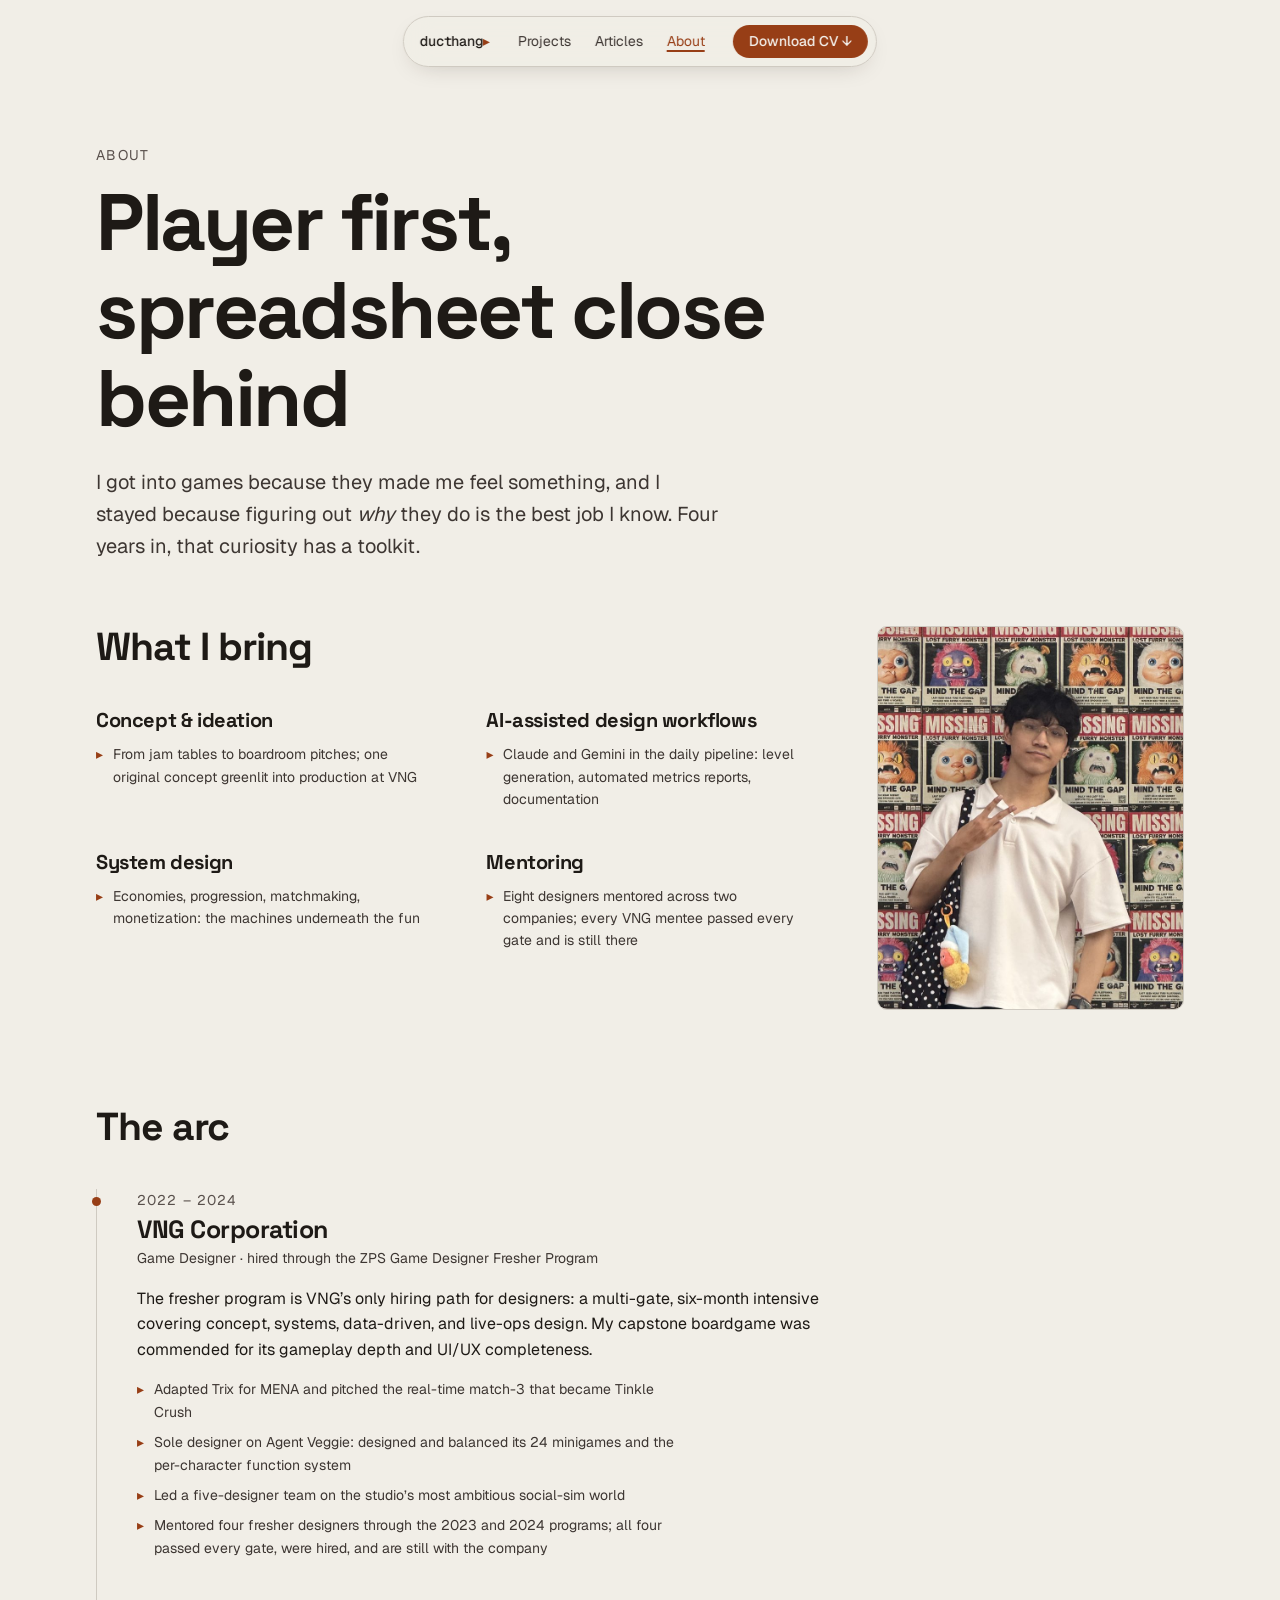
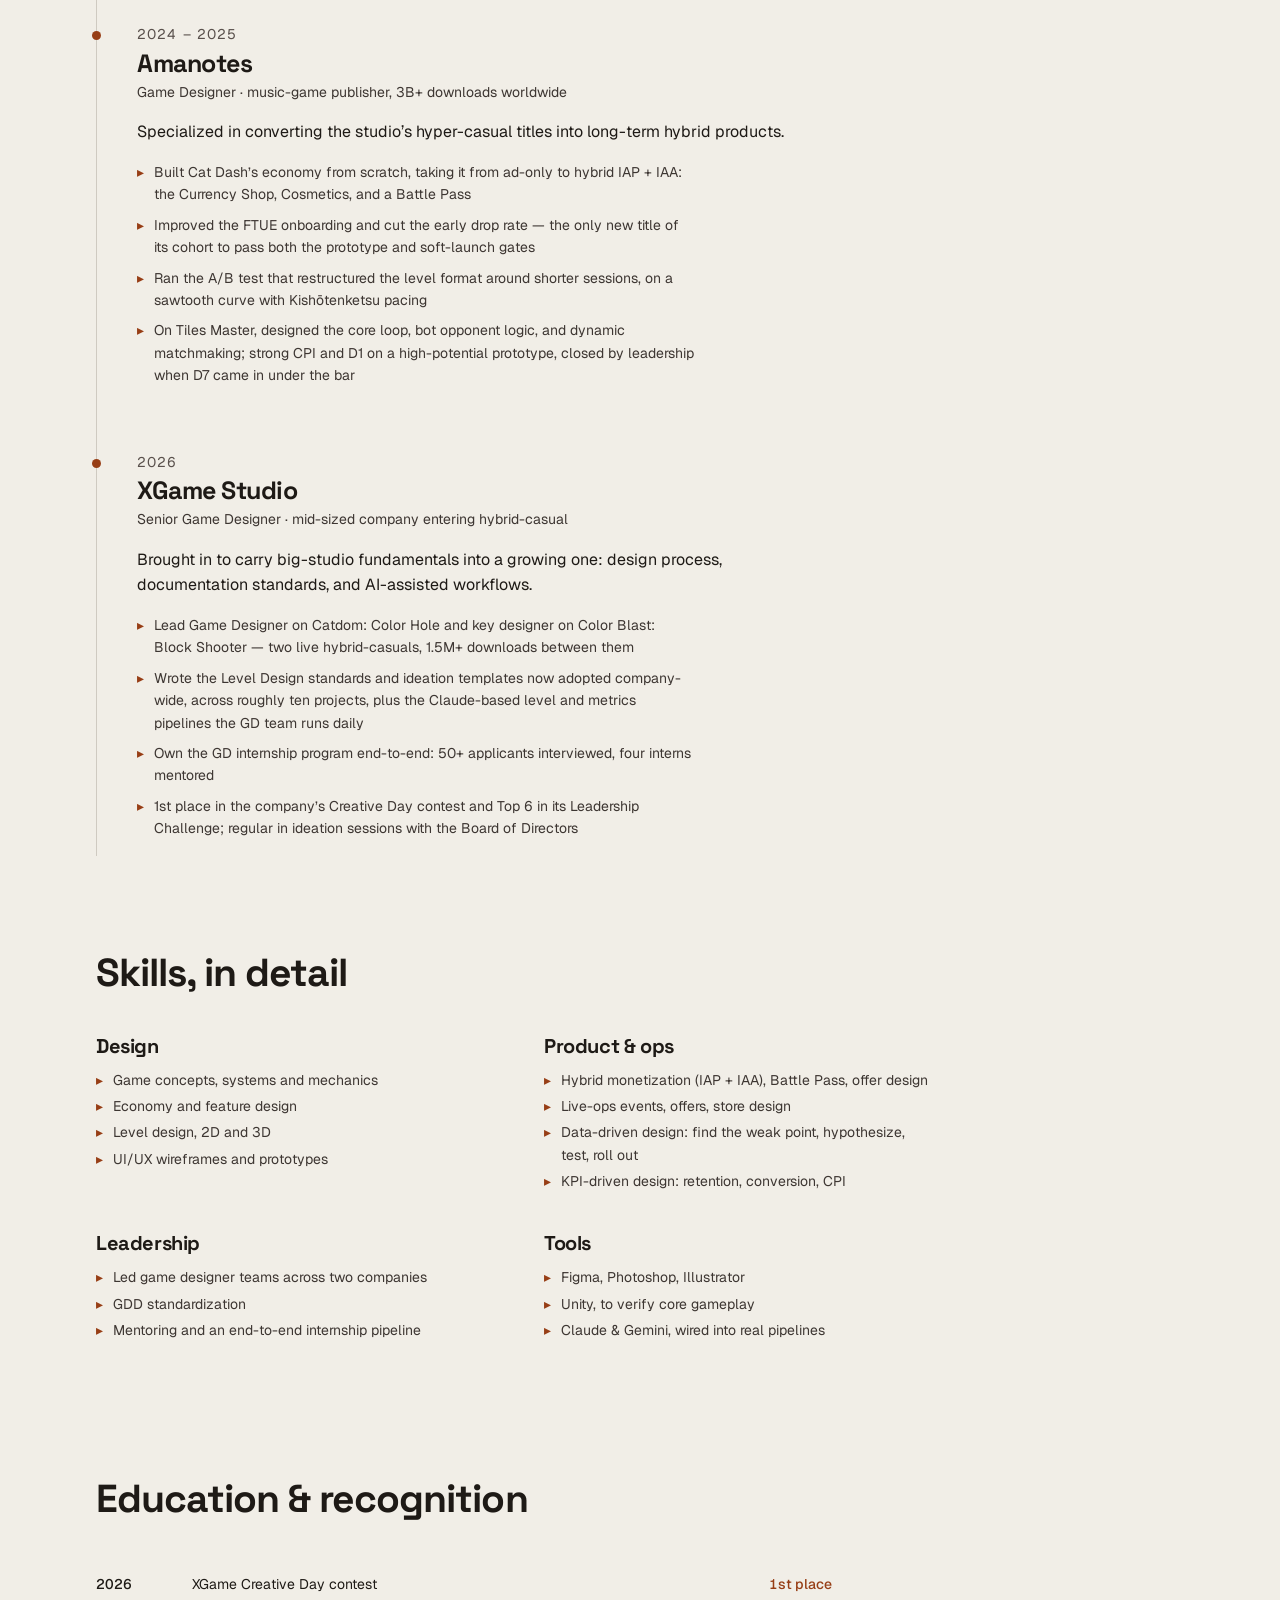
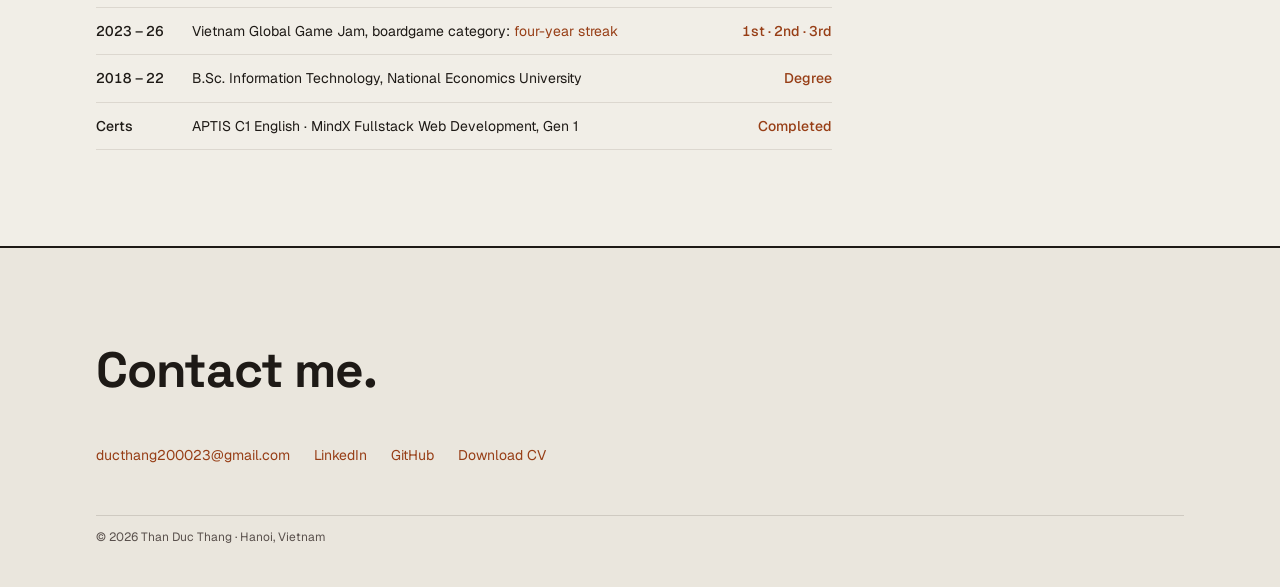
==== commit 51a681bb: "Correct Tiles Master attribution and Agent Veggie claim - Tiles Master: the D7 closure was leadershi" ====
--- a/about.html
+++ b/about.html
@@ -91,7 +91,7 @@
           <p>The fresher program is VNG’s only hiring path for designers: a multi-gate, six-month intensive covering concept, systems, data-driven, and live-ops design. My capstone boardgame was commended for its gameplay depth and UI/UX completeness.</p>
           <ul>
             <li>Adapted Trix for MENA and pitched the real-time match-3 that became Tinkle Crush</li>
-            <li>Designed and balanced Agent Veggie’s 24 roles and 24 minigames</li>
+            <li>Sole designer on Agent Veggie: designed and balanced its 24 minigames and the per-character function system</li>
             <li>Led a five-designer team on the studio’s most ambitious social-sim world</li>
             <li>Mentored four fresher designers through the 2023 and 2024 programs; all four passed every gate, were hired, and are still with the company</li>
           </ul>
@@ -105,7 +105,7 @@
             <li>Built Cat Dash’s economy from scratch, taking it from ad-only to hybrid IAP + IAA: the Currency Shop, Cosmetics, and a Battle Pass</li>
             <li>Improved the FTUE onboarding and cut the early drop rate — the only new title of its cohort to pass both the prototype and soft-launch gates</li>
             <li>Ran the A/B test that restructured the level format around shorter sessions, on a sawtooth curve with Kishōtenketsu pacing</li>
-            <li>On Tiles Master, designed the core loop, bot opponent logic, and dynamic matchmaking; strong CPI and D1 on a high-potential prototype</li>
+            <li>On Tiles Master, designed the core loop, bot opponent logic, and dynamic matchmaking; strong CPI and D1 on a high-potential prototype, closed by leadership when D7 came in under the bar</li>
           </ul>
         </li>
         <li>
